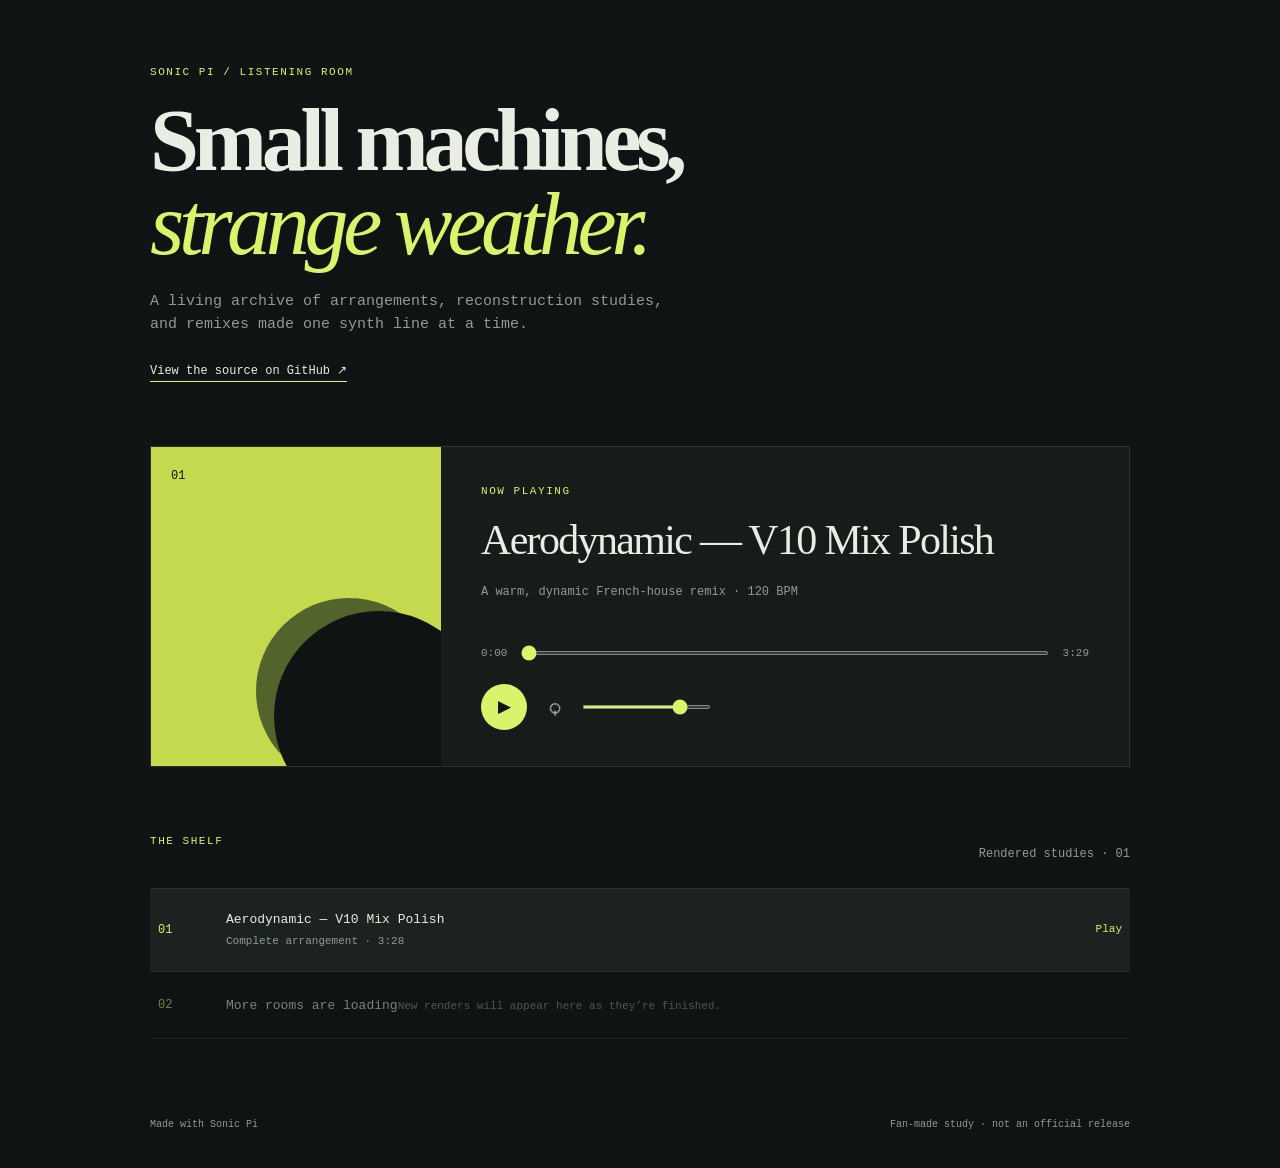
==== docs/index.html @ 047ac5d1 "Add GitHub Pages music player" ====
<!doctype html>
<html lang="en">
  <head>
    <meta charset="utf-8" />
    <meta name="viewport" content="width=device-width, initial-scale=1" />
    <meta name="theme-color" content="#101313" />
    <meta name="description" content="Sonic Pi arrangements, remixes, and listening experiments by PK Family." />
    <title>Sonic Pi Projects — listen</title>
    <link rel="stylesheet" href="./styles.css" />
    <script defer src="./app.js"></script>
  </head>
  <body>
    <main class="shell">
      <header class="masthead">
        <p class="eyebrow">Sonic Pi / listening room</p>
        <h1>Small machines,<br /><em>strange weather.</em></h1>
        <p class="intro">A living archive of arrangements, reconstruction studies, and remixes made one synth line at a time.</p>
        <a class="text-link" href="https://github.com/pkfamily/sonic-pi-project">View the source on GitHub ↗</a>
      </header>

      <section class="player-card" aria-label="Music player">
        <div class="art" aria-hidden="true"><span>01</span><div class="orb"></div><div class="grid"></div></div>
        <div class="player-main">
          <p class="eyebrow">Now playing</p>
          <h2 id="track-title">Aerodynamic — V10 Mix Polish</h2>
          <p id="track-subtitle" class="muted">A warm, dynamic French-house remix · 120 BPM</p>
          <audio id="audio" preload="metadata" src="./audio/aerodynamic_v10_web.wav"></audio>
          <div class="progress-row"><span id="current-time">0:00</span><input id="seek" type="range" min="0" max="100" value="0" aria-label="Seek through track" /><span id="duration">0:00</span></div>
          <div class="controls"><button id="play" class="play-button" type="button" aria-label="Play">▶</button><button id="mute" class="icon-button" type="button" aria-label="Mute">⌕</button><input id="volume" type="range" min="0" max="1" step="0.01" value="0.8" aria-label="Volume" /></div>
        </div>
      </section>

      <section class="library">
        <div class="section-heading"><p class="eyebrow">The shelf</p><p class="muted">Rendered studies · 01</p></div>
        <button class="track-row is-active" type="button" data-src="./audio/aerodynamic_v10_web.wav" data-title="Aerodynamic — V10 Mix Polish" data-subtitle="A warm, dynamic French-house remix · 120 BPM">
          <span class="track-number">01</span><span class="track-info"><strong>Aerodynamic — V10 Mix Polish</strong><small>Complete arrangement · 3:28</small></span><span class="track-action">Play</span>
        </button>
        <div class="coming-soon"><span>02</span><span><strong>More rooms are loading</strong><small>New renders will appear here as they’re finished.</small></span></div>
      </section>

      <footer><span>Made with Sonic Pi</span><span>Fan-made study · not an official release</span></footer>
    </main>
  </body>
</html>
---- docs/styles.css ----
:root{--ink:#e9ede4;--muted:#929b91;--line:#2b3330;--accent:#d9f36b;--bg:#101313;--card:#171c1a}*{box-sizing:border-box}body{margin:0;background:var(--bg);color:var(--ink);font-family:ui-monospace,SFMono-Regular,Menlo,monospace;line-height:1.5}body:before{content:"";position:fixed;inset:0;pointer-events:none;opacity:.13;background-image:linear-gradient(rgba(255,255,255,.07) 1px,transparent 1px);background-size:100% 4px}.shell{width:min(100% - 40px,980px);margin:0 auto;padding:64px 0 36px}.masthead{max-width:690px;margin-bottom:64px}.eyebrow{color:var(--accent);font-size:11px;letter-spacing:.14em;text-transform:uppercase;margin:0 0 18px}h1{font:600 clamp(48px,8vw,88px)/.96 Georgia,serif;letter-spacing:-.06em;margin:0 0 24px}h1 em{color:var(--accent);font-weight:400}.intro{color:var(--muted);font-size:15px;max-width:520px;margin:0 0 22px}.text-link{color:var(--ink);font-size:12px;text-decoration:none;border-bottom:1px solid var(--accent);padding-bottom:3px}.player-card{display:grid;grid-template-columns:290px 1fr;background:var(--card);border:1px solid var(--line);margin-bottom:66px}.art{min-height:290px;position:relative;overflow:hidden;background:#c4d94e;color:#101313;padding:20px;font-size:12px}.orb{position:absolute;width:210px;height:210px;border-radius:50%;background:#101313;right:-43px;bottom:-55px;box-shadow:-30px -25px 0 -12px #52632c}.grid{position:absolute;inset:0;background:linear-gradient(90deg,transparent 49.7%,#101313 50%,transparent 50.3%),linear-gradient(transparent 49.7%,#101313 50%,transparent 50.3%);background-size:42px 42px;opacity:.2}.player-main{padding:36px 40px;display:flex;flex-direction:column;justify-content:center}h2{font:500 clamp(27px,4vw,42px)/1.05 Georgia,serif;letter-spacing:-.04em;margin:0 0 9px}.muted{color:var(--muted);font-size:12px}.progress-row{display:flex;align-items:center;gap:12px;margin-top:32px;color:var(--muted);font-size:11px}.progress-row input{width:100%}input[type=range]{accent-color:var(--accent);height:4px}.controls{display:flex;align-items:center;gap:14px;margin-top:22px}.play-button{width:46px;height:46px;border:0;border-radius:50%;background:var(--accent);color:#101313;font-size:17px;cursor:pointer}.icon-button{background:none;color:var(--ink);border:0;font-size:22px;transform:rotate(-45deg);cursor:pointer}.controls #volume{max-width:130px}.section-heading{display:flex;justify-content:space-between;border-bottom:1px solid var(--line);padding-bottom:13px}.section-heading .eyebrow{margin:0}.track-row,.coming-soon{width:100%;display:grid;grid-template-columns:50px 1fr auto;align-items:center;gap:18px;text-align:left;color:var(--ink);background:transparent;border:0;border-bottom:1px solid var(--line);padding:21px 8px;cursor:pointer;font:inherit}.track-row:hover,.track-row.is-active{background:#1b221f}.track-number,.coming-soon>span:first-child{color:var(--accent);font-size:12px}.track-info{display:flex;flex-direction:column;gap:4px}.track-info strong,.coming-soon strong{font-size:13px;font-weight:500}.track-info small,.coming-soon small{color:var(--muted);font-size:11px}.track-action{color:var(--accent);font-size:11px}.coming-soon{cursor:default;opacity:.5}footer{display:flex;justify-content:space-between;color:var(--muted);font-size:10px;margin-top:78px}@media(max-width:650px){.shell{width:min(100% - 28px,980px);padding-top:40px}.player-card{display:block}.art{min-height:210px}.player-main{padding:28px 22px}.track-row,.coming-soon{grid-template-columns:32px 1fr auto;gap:10px}footer{display:block}footer span{display:block;margin-top:8px}}
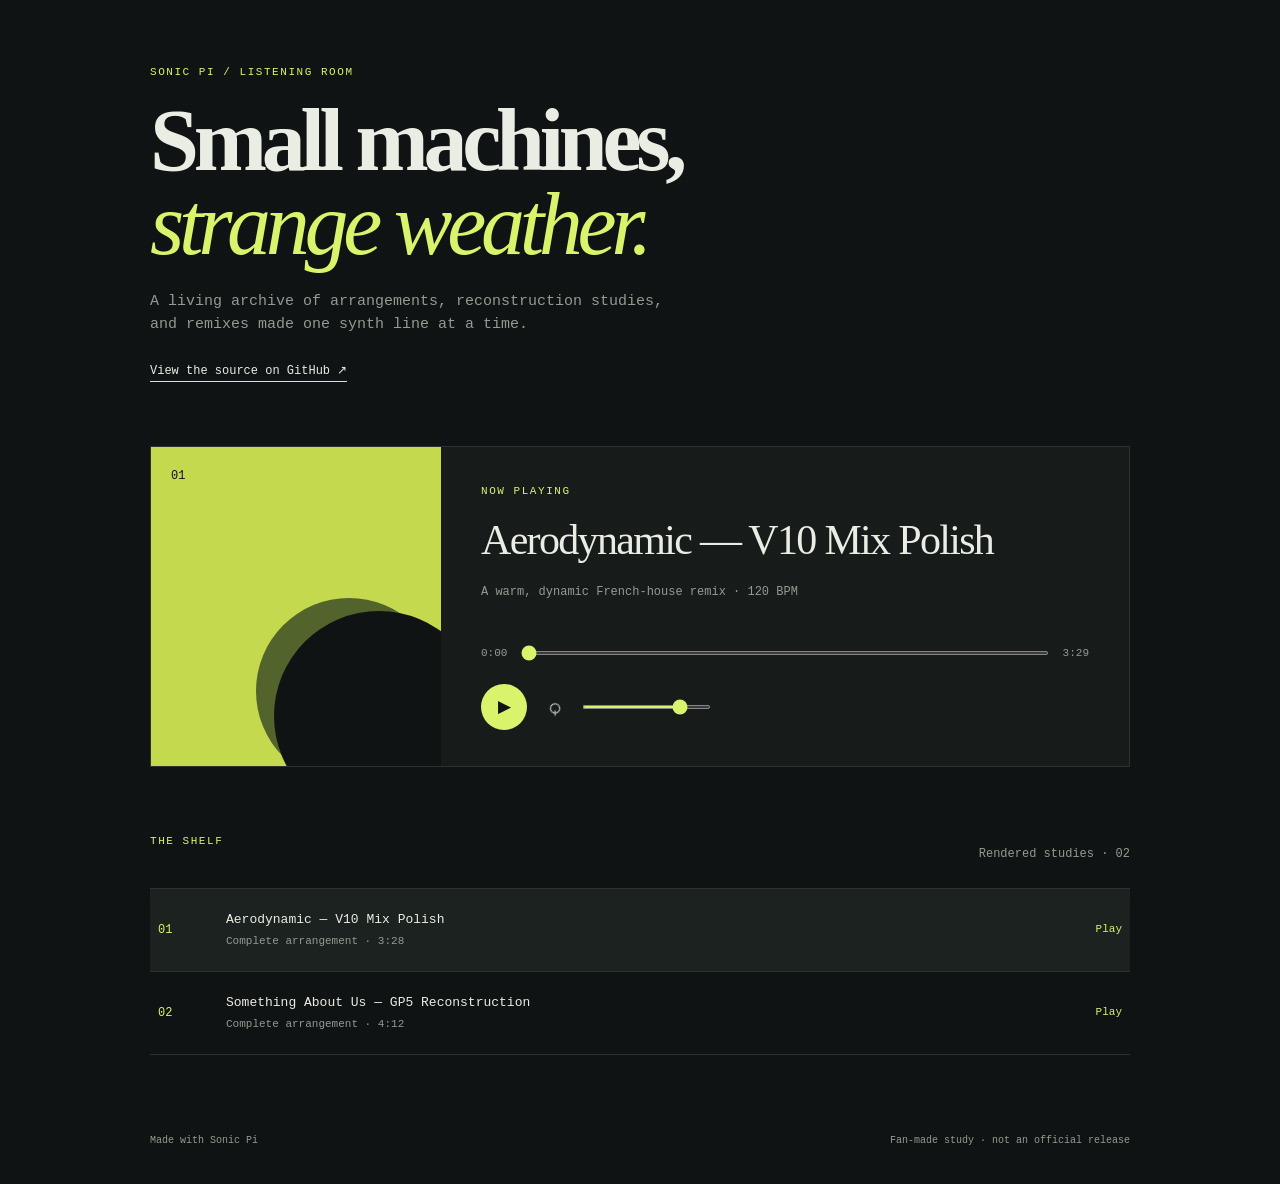
==== commit 3abe7698: "Add Something About Us to Pages player" ====
--- a/docs/index.html
+++ b/docs/index.html
@@ -31,11 +31,13 @@
       </section>
 
       <section class="library">
-        <div class="section-heading"><p class="eyebrow">The shelf</p><p class="muted">Rendered studies · 01</p></div>
+        <div class="section-heading"><p class="eyebrow">The shelf</p><p class="muted">Rendered studies · 02</p></div>
         <button class="track-row is-active" type="button" data-src="./audio/aerodynamic_v10_web.wav" data-title="Aerodynamic — V10 Mix Polish" data-subtitle="A warm, dynamic French-house remix · 120 BPM">
           <span class="track-number">01</span><span class="track-info"><strong>Aerodynamic — V10 Mix Polish</strong><small>Complete arrangement · 3:28</small></span><span class="track-action">Play</span>
         </button>
-        <div class="coming-soon"><span>02</span><span><strong>More rooms are loading</strong><small>New renders will appear here as they’re finished.</small></span></div>
+        <button class="track-row" type="button" data-src="./audio/something_about_us_gp5_web.wav" data-title="Something About Us — GP5 Reconstruction" data-subtitle="Seven-layer GP5 reconstruction · 100 BPM">
+          <span class="track-number">02</span><span class="track-info"><strong>Something About Us — GP5 Reconstruction</strong><small>Complete arrangement · 4:12</small></span><span class="track-action">Play</span>
+        </button>
       </section>
 
       <footer><span>Made with Sonic Pi</span><span>Fan-made study · not an official release</span></footer>
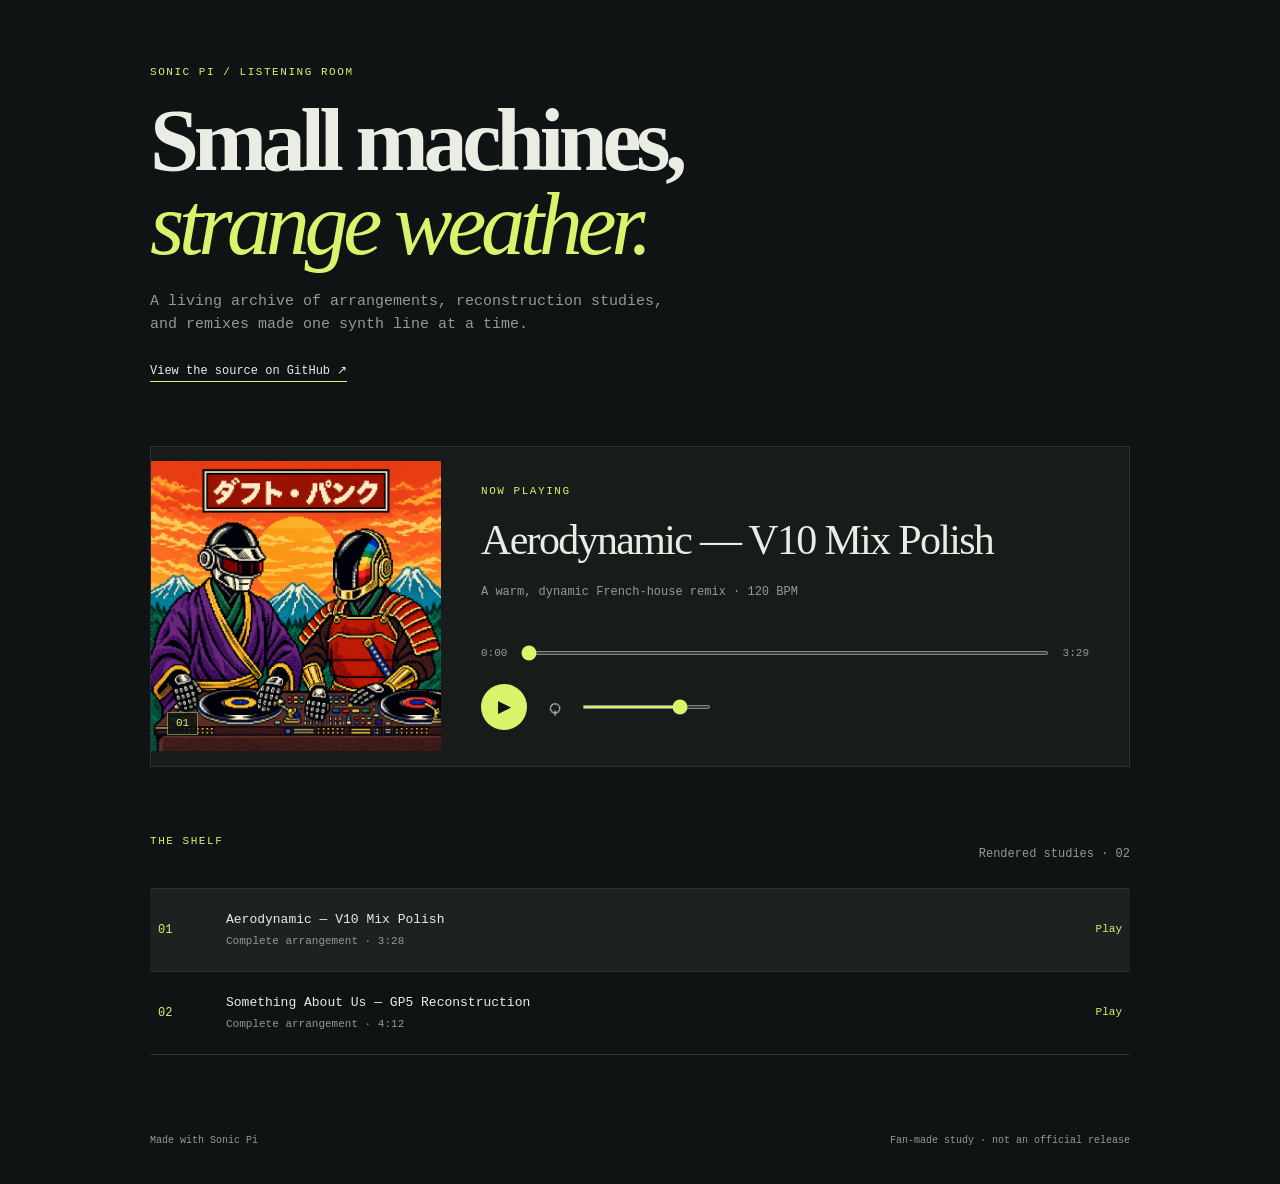
==== commit 02543438: "Move pixel art into music player" ====
--- a/docs/index.html
+++ b/docs/index.html
@@ -19,7 +19,7 @@
       </header>
 
       <section class="player-card" aria-label="Music player">
-        <div class="art" aria-hidden="true"><span>01</span><div class="orb"></div><div class="grid"></div></div>
+        <div class="art" aria-hidden="true"><span id="art-number" class="art-number">01</span></div>
         <div class="player-main">
           <p class="eyebrow">Now playing</p>
           <h2 id="track-title">Aerodynamic — V10 Mix Polish</h2>
@@ -32,10 +32,10 @@
 
       <section class="library">
         <div class="section-heading"><p class="eyebrow">The shelf</p><p class="muted">Rendered studies · 02</p></div>
-        <button class="track-row is-active" type="button" data-src="./audio/aerodynamic_v10_web.wav" data-title="Aerodynamic — V10 Mix Polish" data-subtitle="A warm, dynamic French-house remix · 120 BPM">
+        <button class="track-row is-active" type="button" data-number="01" data-src="./audio/aerodynamic_v10_web.wav" data-title="Aerodynamic — V10 Mix Polish" data-subtitle="A warm, dynamic French-house remix · 120 BPM">
           <span class="track-number">01</span><span class="track-info"><strong>Aerodynamic — V10 Mix Polish</strong><small>Complete arrangement · 3:28</small></span><span class="track-action">Play</span>
         </button>
-        <button class="track-row" type="button" data-src="./audio/something_about_us_gp5_web.wav" data-title="Something About Us — GP5 Reconstruction" data-subtitle="Seven-layer GP5 reconstruction · 100 BPM">
+        <button class="track-row" type="button" data-number="02" data-src="./audio/something_about_us_gp5_web.wav" data-title="Something About Us — GP5 Reconstruction" data-subtitle="Seven-layer GP5 reconstruction · 100 BPM">
           <span class="track-number">02</span><span class="track-info"><strong>Something About Us — GP5 Reconstruction</strong><small>Complete arrangement · 4:12</small></span><span class="track-action">Play</span>
         </button>
       </section>
--- a/docs/styles.css
+++ b/docs/styles.css
@@ -1 +1,304 @@
-:root{--ink:#e9ede4;--muted:#929b91;--line:#2b3330;--accent:#d9f36b;--bg:#101313;--card:#171c1a}*{box-sizing:border-box}body{margin:0;background:var(--bg);color:var(--ink);font-family:ui-monospace,SFMono-Regular,Menlo,monospace;line-height:1.5}body:before{content:"";position:fixed;inset:0;pointer-events:none;opacity:.13;background-image:linear-gradient(rgba(255,255,255,.07) 1px,transparent 1px);background-size:100% 4px}.shell{width:min(100% - 40px,980px);margin:0 auto;padding:64px 0 36px}.masthead{max-width:690px;margin-bottom:64px}.eyebrow{color:var(--accent);font-size:11px;letter-spacing:.14em;text-transform:uppercase;margin:0 0 18px}h1{font:600 clamp(48px,8vw,88px)/.96 Georgia,serif;letter-spacing:-.06em;margin:0 0 24px}h1 em{color:var(--accent);font-weight:400}.intro{color:var(--muted);font-size:15px;max-width:520px;margin:0 0 22px}.text-link{color:var(--ink);font-size:12px;text-decoration:none;border-bottom:1px solid var(--accent);padding-bottom:3px}.player-card{display:grid;grid-template-columns:290px 1fr;background:var(--card);border:1px solid var(--line);margin-bottom:66px}.art{min-height:290px;position:relative;overflow:hidden;background:#c4d94e;color:#101313;padding:20px;font-size:12px}.orb{position:absolute;width:210px;height:210px;border-radius:50%;background:#101313;right:-43px;bottom:-55px;box-shadow:-30px -25px 0 -12px #52632c}.grid{position:absolute;inset:0;background:linear-gradient(90deg,transparent 49.7%,#101313 50%,transparent 50.3%),linear-gradient(transparent 49.7%,#101313 50%,transparent 50.3%);background-size:42px 42px;opacity:.2}.player-main{padding:36px 40px;display:flex;flex-direction:column;justify-content:center}h2{font:500 clamp(27px,4vw,42px)/1.05 Georgia,serif;letter-spacing:-.04em;margin:0 0 9px}.muted{color:var(--muted);font-size:12px}.progress-row{display:flex;align-items:center;gap:12px;margin-top:32px;color:var(--muted);font-size:11px}.progress-row input{width:100%}input[type=range]{accent-color:var(--accent);height:4px}.controls{display:flex;align-items:center;gap:14px;margin-top:22px}.play-button{width:46px;height:46px;border:0;border-radius:50%;background:var(--accent);color:#101313;font-size:17px;cursor:pointer}.icon-button{background:none;color:var(--ink);border:0;font-size:22px;transform:rotate(-45deg);cursor:pointer}.controls #volume{max-width:130px}.section-heading{display:flex;justify-content:space-between;border-bottom:1px solid var(--line);padding-bottom:13px}.section-heading .eyebrow{margin:0}.track-row,.coming-soon{width:100%;display:grid;grid-template-columns:50px 1fr auto;align-items:center;gap:18px;text-align:left;color:var(--ink);background:transparent;border:0;border-bottom:1px solid var(--line);padding:21px 8px;cursor:pointer;font:inherit}.track-row:hover,.track-row.is-active{background:#1b221f}.track-number,.coming-soon>span:first-child{color:var(--accent);font-size:12px}.track-info{display:flex;flex-direction:column;gap:4px}.track-info strong,.coming-soon strong{font-size:13px;font-weight:500}.track-info small,.coming-soon small{color:var(--muted);font-size:11px}.track-action{color:var(--accent);font-size:11px}.coming-soon{cursor:default;opacity:.5}footer{display:flex;justify-content:space-between;color:var(--muted);font-size:10px;margin-top:78px}@media(max-width:650px){.shell{width:min(100% - 28px,980px);padding-top:40px}.player-card{display:block}.art{min-height:210px}.player-main{padding:28px 22px}.track-row,.coming-soon{grid-template-columns:32px 1fr auto;gap:10px}footer{display:block}footer span{display:block;margin-top:8px}}
+:root {
+  --ink: #e9ede4;
+  --muted: #929b91;
+  --line: #2b3330;
+  --accent: #d9f36b;
+  --bg: #101313;
+  --card: #171c1a;
+}
+
+* {
+  box-sizing: border-box;
+}
+
+body {
+  margin: 0;
+  background: var(--bg);
+  color: var(--ink);
+  font-family: ui-monospace, SFMono-Regular, Menlo, monospace;
+  line-height: 1.5;
+}
+
+body::before {
+  content: "";
+  position: fixed;
+  inset: 0;
+  pointer-events: none;
+  opacity: 0.13;
+  background-image: linear-gradient(rgba(255, 255, 255, 0.07) 1px, transparent 1px);
+  background-size: 100% 4px;
+}
+
+.shell {
+  width: min(100% - 40px, 980px);
+  margin: 0 auto;
+  padding: 64px 0 36px;
+}
+
+.masthead {
+  max-width: 690px;
+  margin-bottom: 64px;
+}
+
+.eyebrow {
+  color: var(--accent);
+  font-size: 11px;
+  letter-spacing: 0.14em;
+  text-transform: uppercase;
+  margin: 0 0 18px;
+}
+
+h1 {
+  font: 600 clamp(48px, 8vw, 88px) / 0.96 Georgia, serif;
+  letter-spacing: -0.06em;
+  margin: 0 0 24px;
+}
+
+h1 em {
+  color: var(--accent);
+  font-weight: 400;
+}
+
+.intro {
+  color: var(--muted);
+  font-size: 15px;
+  max-width: 520px;
+  margin: 0 0 22px;
+}
+
+.text-link {
+  color: var(--ink);
+  font-size: 12px;
+  text-decoration: none;
+  border-bottom: 1px solid var(--accent);
+  padding-bottom: 3px;
+}
+
+.player-card {
+  display: grid;
+  grid-template-columns: 290px 1fr;
+  background: var(--card);
+  border: 1px solid var(--line);
+  margin-bottom: 66px;
+}
+
+.art {
+  width: 290px;
+  min-height: 290px;
+  aspect-ratio: 1;
+  align-self: center;
+  position: relative;
+  overflow: hidden;
+  background: #101313 url("./assets/301240-album-art.png") center / cover no-repeat;
+}
+
+.art-number {
+  position: absolute;
+  left: 16px;
+  bottom: 16px;
+  padding: 5px 8px;
+  border: 1px solid rgba(217, 243, 107, 0.5);
+  background: rgba(16, 19, 19, 0.82);
+  color: var(--accent);
+  font-size: 11px;
+  line-height: 1;
+}
+
+.player-main {
+  padding: 36px 40px;
+  display: flex;
+  flex-direction: column;
+  justify-content: center;
+}
+
+h2 {
+  font: 500 clamp(27px, 4vw, 42px) / 1.05 Georgia, serif;
+  letter-spacing: -0.04em;
+  margin: 0 0 9px;
+}
+
+.muted {
+  color: var(--muted);
+  font-size: 12px;
+}
+
+.progress-row {
+  display: flex;
+  align-items: center;
+  gap: 12px;
+  margin-top: 32px;
+  color: var(--muted);
+  font-size: 11px;
+}
+
+.progress-row input {
+  width: 100%;
+}
+
+input[type="range"] {
+  accent-color: var(--accent);
+  height: 4px;
+}
+
+.controls {
+  display: flex;
+  align-items: center;
+  gap: 14px;
+  margin-top: 22px;
+}
+
+.play-button {
+  width: 46px;
+  height: 46px;
+  border: 0;
+  border-radius: 50%;
+  background: var(--accent);
+  color: #101313;
+  font-size: 17px;
+  cursor: pointer;
+}
+
+.icon-button {
+  background: none;
+  color: var(--ink);
+  border: 0;
+  font-size: 22px;
+  transform: rotate(-45deg);
+  cursor: pointer;
+}
+
+.controls #volume {
+  max-width: 130px;
+}
+
+.section-heading {
+  display: flex;
+  justify-content: space-between;
+  border-bottom: 1px solid var(--line);
+  padding-bottom: 13px;
+}
+
+.section-heading .eyebrow {
+  margin: 0;
+}
+
+.track-row,
+.coming-soon {
+  width: 100%;
+  display: grid;
+  grid-template-columns: 50px 1fr auto;
+  align-items: center;
+  gap: 18px;
+  text-align: left;
+  color: var(--ink);
+  background: transparent;
+  border: 0;
+  border-bottom: 1px solid var(--line);
+  padding: 21px 8px;
+  cursor: pointer;
+  font: inherit;
+}
+
+.track-row:hover,
+.track-row.is-active {
+  background: #1b221f;
+}
+
+.track-number,
+.coming-soon > span:first-child {
+  color: var(--accent);
+  font-size: 12px;
+}
+
+.track-info {
+  display: flex;
+  flex-direction: column;
+  gap: 4px;
+}
+
+.track-info strong,
+.coming-soon strong {
+  font-size: 13px;
+  font-weight: 500;
+}
+
+.track-info small,
+.coming-soon small {
+  color: var(--muted);
+  font-size: 11px;
+}
+
+.track-action {
+  color: var(--accent);
+  font-size: 11px;
+}
+
+.coming-soon {
+  cursor: default;
+  opacity: 0.5;
+}
+
+footer {
+  display: flex;
+  justify-content: space-between;
+  color: var(--muted);
+  font-size: 10px;
+  margin-top: 78px;
+}
+
+@media (max-width: 650px) {
+  .shell {
+    width: min(100% - 28px, 980px);
+    padding-top: 40px;
+  }
+
+  .masthead,
+  .intro {
+    max-width: 100%;
+  }
+
+  h1 {
+    font-size: clamp(38px, 11.5vw, 46px);
+  }
+
+  .player-card {
+    display: block;
+  }
+
+  .art {
+    width: 100%;
+    height: 210px;
+    min-height: 210px;
+    aspect-ratio: auto;
+    background-position: center top;
+  }
+
+  .player-main {
+    padding: 28px 22px;
+    min-width: 0;
+  }
+
+  .progress-row input {
+    min-width: 0;
+  }
+
+  .controls #volume {
+    width: min(130px, 38vw);
+    min-width: 0;
+  }
+
+  .track-row,
+  .coming-soon {
+    grid-template-columns: 32px 1fr auto;
+    gap: 10px;
+  }
+
+  footer {
+    display: block;
+  }
+
+  footer span {
+    display: block;
+    margin-top: 8px;
+  }
+}
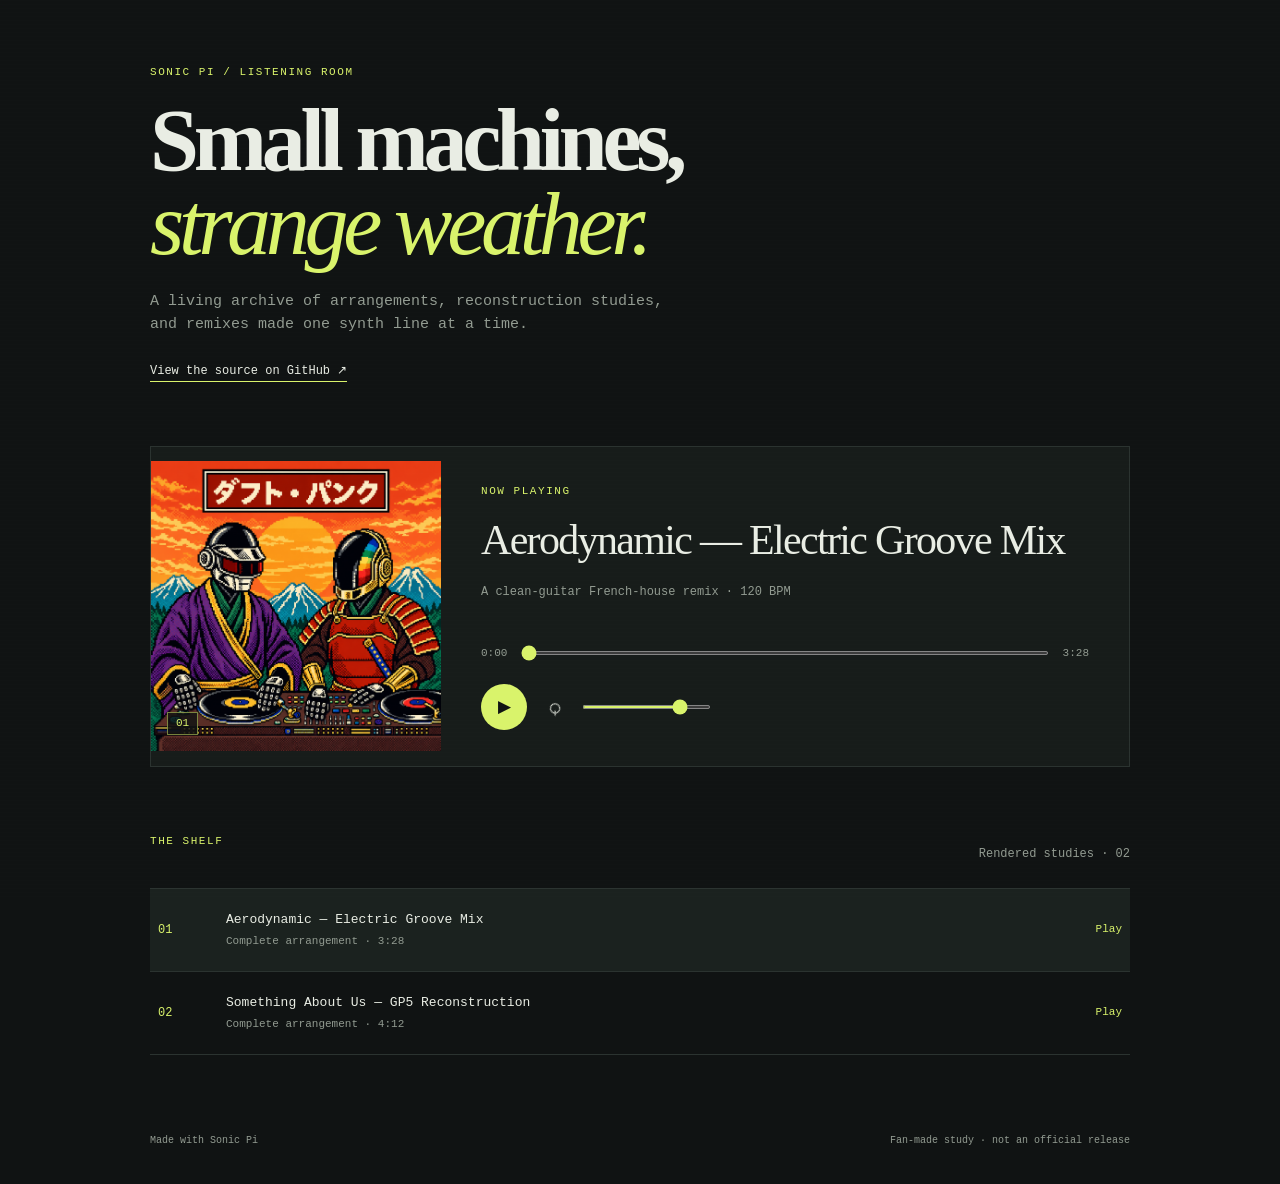
==== commit bd880638: "Add Aerodynamic electric groove mix" ====
--- a/docs/index.html
+++ b/docs/index.html
@@ -22,9 +22,9 @@
         <div class="art" aria-hidden="true"><span id="art-number" class="art-number">01</span></div>
         <div class="player-main">
           <p class="eyebrow">Now playing</p>
-          <h2 id="track-title">Aerodynamic — V10 Mix Polish</h2>
-          <p id="track-subtitle" class="muted">A warm, dynamic French-house remix · 120 BPM</p>
-          <audio id="audio" preload="metadata" src="./audio/aerodynamic_v10_web.wav"></audio>
+          <h2 id="track-title">Aerodynamic — Electric Groove Mix</h2>
+          <p id="track-subtitle" class="muted">A clean-guitar French-house remix · 120 BPM</p>
+          <audio id="audio" preload="metadata" src="./audio/aerodynamic_electric_groove_mix.wav"></audio>
           <div class="progress-row"><span id="current-time">0:00</span><input id="seek" type="range" min="0" max="100" value="0" aria-label="Seek through track" /><span id="duration">0:00</span></div>
           <div class="controls"><button id="play" class="play-button" type="button" aria-label="Play">▶</button><button id="mute" class="icon-button" type="button" aria-label="Mute">⌕</button><input id="volume" type="range" min="0" max="1" step="0.01" value="0.8" aria-label="Volume" /></div>
         </div>
@@ -32,8 +32,8 @@
 
       <section class="library">
         <div class="section-heading"><p class="eyebrow">The shelf</p><p class="muted">Rendered studies · 02</p></div>
-        <button class="track-row is-active" type="button" data-number="01" data-src="./audio/aerodynamic_v10_web.wav" data-title="Aerodynamic — V10 Mix Polish" data-subtitle="A warm, dynamic French-house remix · 120 BPM">
-          <span class="track-number">01</span><span class="track-info"><strong>Aerodynamic — V10 Mix Polish</strong><small>Complete arrangement · 3:28</small></span><span class="track-action">Play</span>
+        <button class="track-row is-active" type="button" data-number="01" data-src="./audio/aerodynamic_electric_groove_mix.wav" data-title="Aerodynamic — Electric Groove Mix" data-subtitle="A clean-guitar French-house remix · 120 BPM">
+          <span class="track-number">01</span><span class="track-info"><strong>Aerodynamic — Electric Groove Mix</strong><small>Complete arrangement · 3:28</small></span><span class="track-action">Play</span>
         </button>
         <button class="track-row" type="button" data-number="02" data-src="./audio/something_about_us_gp5_web.wav" data-title="Something About Us — GP5 Reconstruction" data-subtitle="Seven-layer GP5 reconstruction · 100 BPM">
           <span class="track-number">02</span><span class="track-info"><strong>Something About Us — GP5 Reconstruction</strong><small>Complete arrangement · 4:12</small></span><span class="track-action">Play</span>
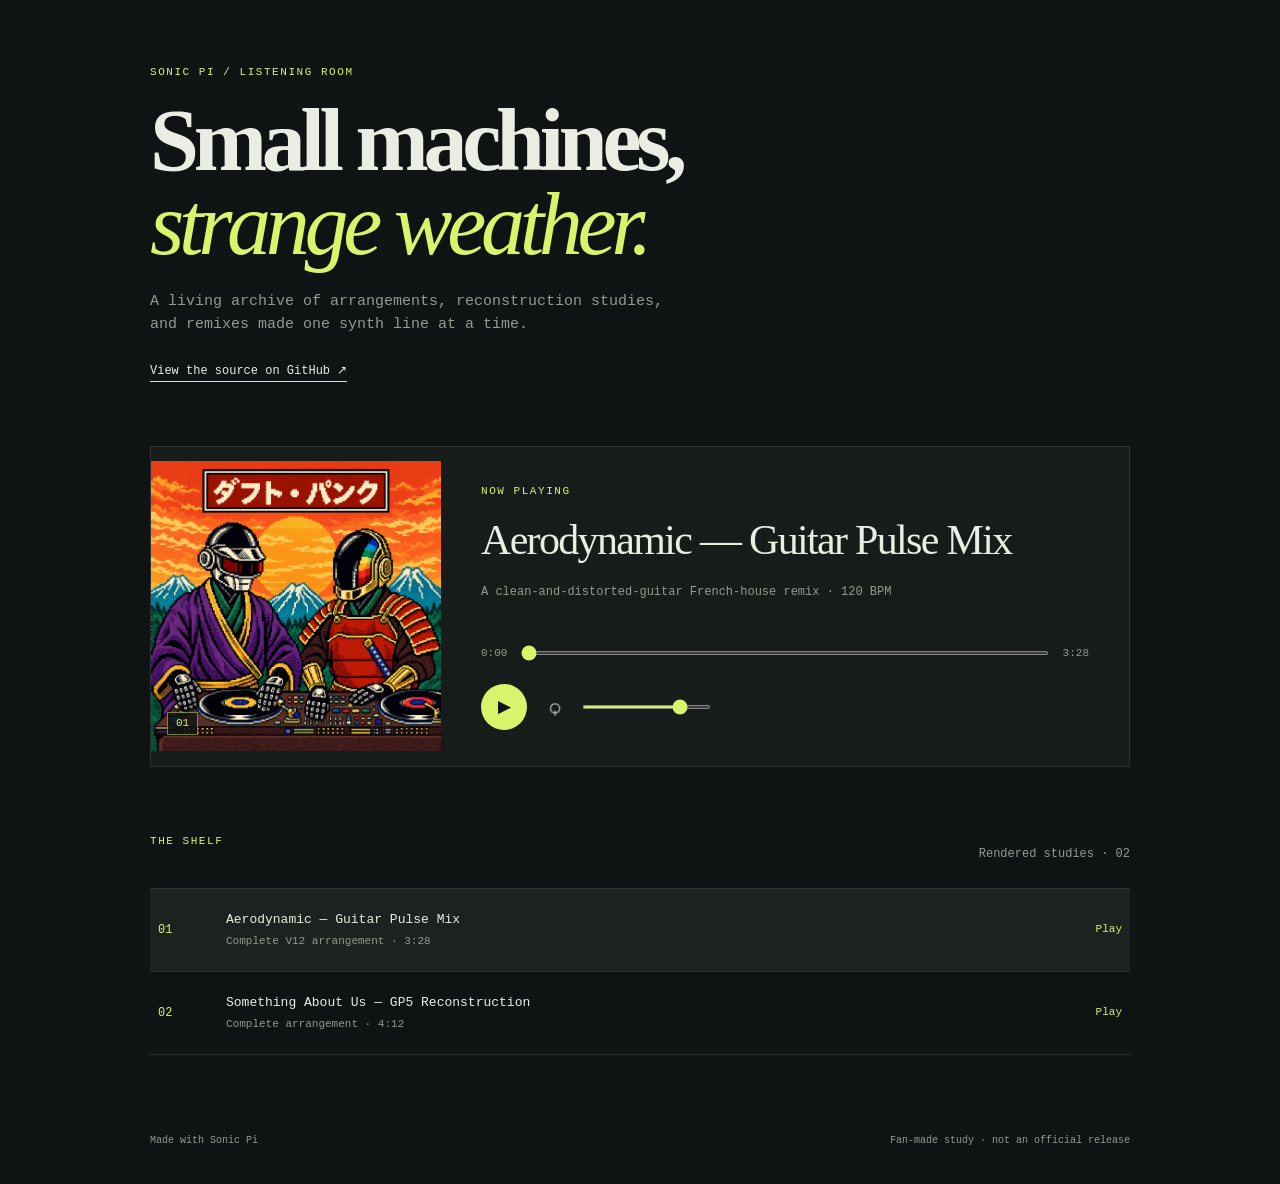
==== commit 06cde394: "Add Aerodynamic V12 guitar pulse mix" ====
--- a/docs/index.html
+++ b/docs/index.html
@@ -22,9 +22,9 @@
         <div class="art" aria-hidden="true"><span id="art-number" class="art-number">01</span></div>
         <div class="player-main">
           <p class="eyebrow">Now playing</p>
-          <h2 id="track-title">Aerodynamic — Electric Groove Mix</h2>
-          <p id="track-subtitle" class="muted">A clean-guitar French-house remix · 120 BPM</p>
-          <audio id="audio" preload="metadata" src="./audio/aerodynamic_electric_groove_mix.wav"></audio>
+          <h2 id="track-title">Aerodynamic — Guitar Pulse Mix</h2>
+          <p id="track-subtitle" class="muted">A clean-and-distorted-guitar French-house remix · 120 BPM</p>
+          <audio id="audio" preload="metadata" src="./audio/aerodynamic_guitar_pulse_mix.wav"></audio>
           <div class="progress-row"><span id="current-time">0:00</span><input id="seek" type="range" min="0" max="100" value="0" aria-label="Seek through track" /><span id="duration">0:00</span></div>
           <div class="controls"><button id="play" class="play-button" type="button" aria-label="Play">▶</button><button id="mute" class="icon-button" type="button" aria-label="Mute">⌕</button><input id="volume" type="range" min="0" max="1" step="0.01" value="0.8" aria-label="Volume" /></div>
         </div>
@@ -32,8 +32,8 @@
 
       <section class="library">
         <div class="section-heading"><p class="eyebrow">The shelf</p><p class="muted">Rendered studies · 02</p></div>
-        <button class="track-row is-active" type="button" data-number="01" data-src="./audio/aerodynamic_electric_groove_mix.wav" data-title="Aerodynamic — Electric Groove Mix" data-subtitle="A clean-guitar French-house remix · 120 BPM">
-          <span class="track-number">01</span><span class="track-info"><strong>Aerodynamic — Electric Groove Mix</strong><small>Complete arrangement · 3:28</small></span><span class="track-action">Play</span>
+        <button class="track-row is-active" type="button" data-number="01" data-src="./audio/aerodynamic_guitar_pulse_mix.wav" data-title="Aerodynamic — Guitar Pulse Mix" data-subtitle="A clean-and-distorted-guitar French-house remix · 120 BPM">
+          <span class="track-number">01</span><span class="track-info"><strong>Aerodynamic — Guitar Pulse Mix</strong><small>Complete V12 arrangement · 3:28</small></span><span class="track-action">Play</span>
         </button>
         <button class="track-row" type="button" data-number="02" data-src="./audio/something_about_us_gp5_web.wav" data-title="Something About Us — GP5 Reconstruction" data-subtitle="Seven-layer GP5 reconstruction · 100 BPM">
           <span class="track-number">02</span><span class="track-info"><strong>Something About Us — GP5 Reconstruction</strong><small>Complete arrangement · 4:12</small></span><span class="track-action">Play</span>
